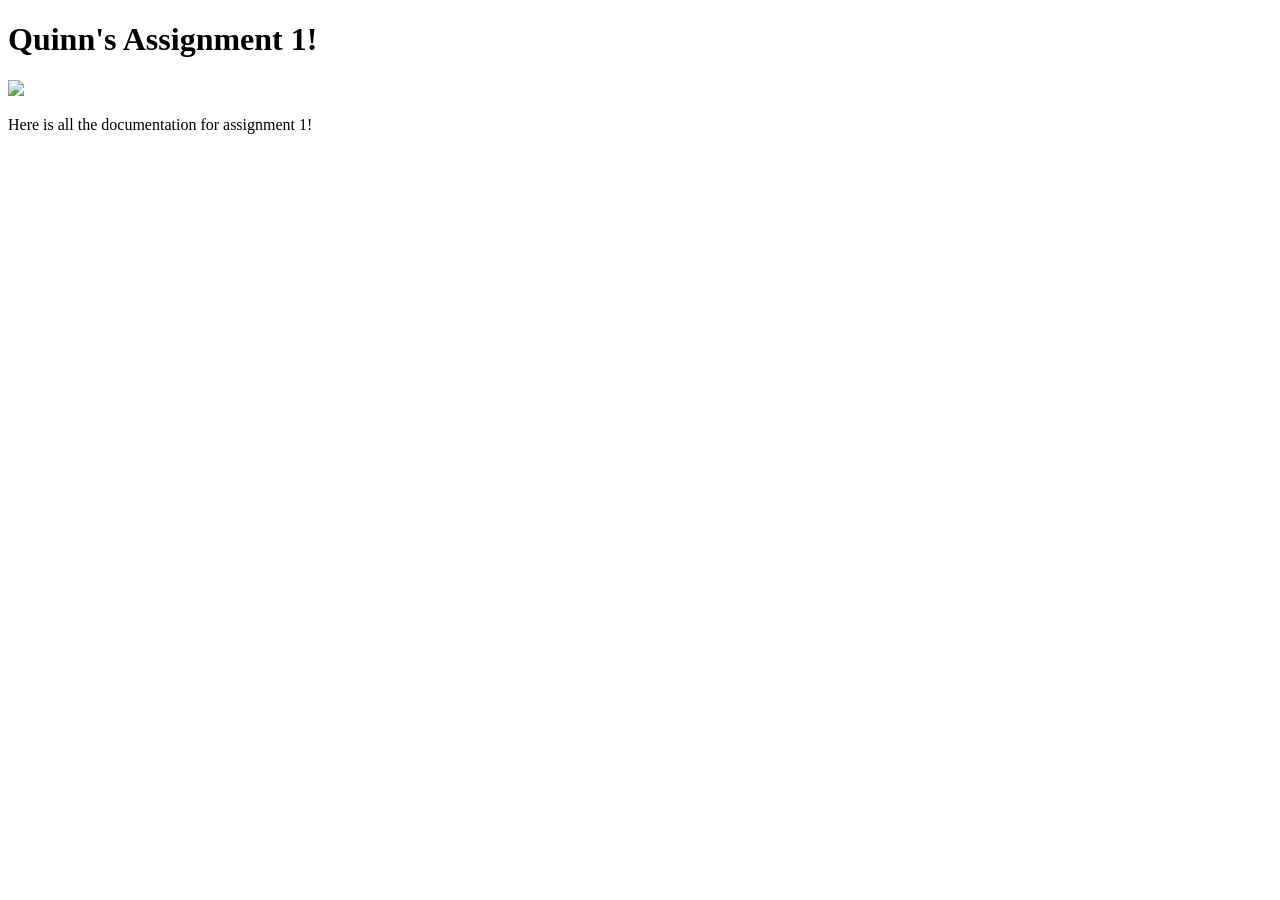
==== docs/a1.html @ a8fe3059 "Updated name, pfp, and intro paragraph" ====
<!DOCTYPE html>
<html>
  <head>
    <meta charset="utf-8" />
    <meta name="viewport" content="width=device-width, maximum-scale=1.0" />

    <title>Quinn's HCDE 439 Physical Computing Page!</title>

    <link href="style.css" rel="stylesheet" type="text/css" />
  </head>
  <body>
    <h1>Quinn's Assignment 1!</h1>
    <div class="header">
      <img src="red-panda.jpg" />
      <p>Here is all the documentation for assignment 1!</p>
    </div>
  </body>
</html>
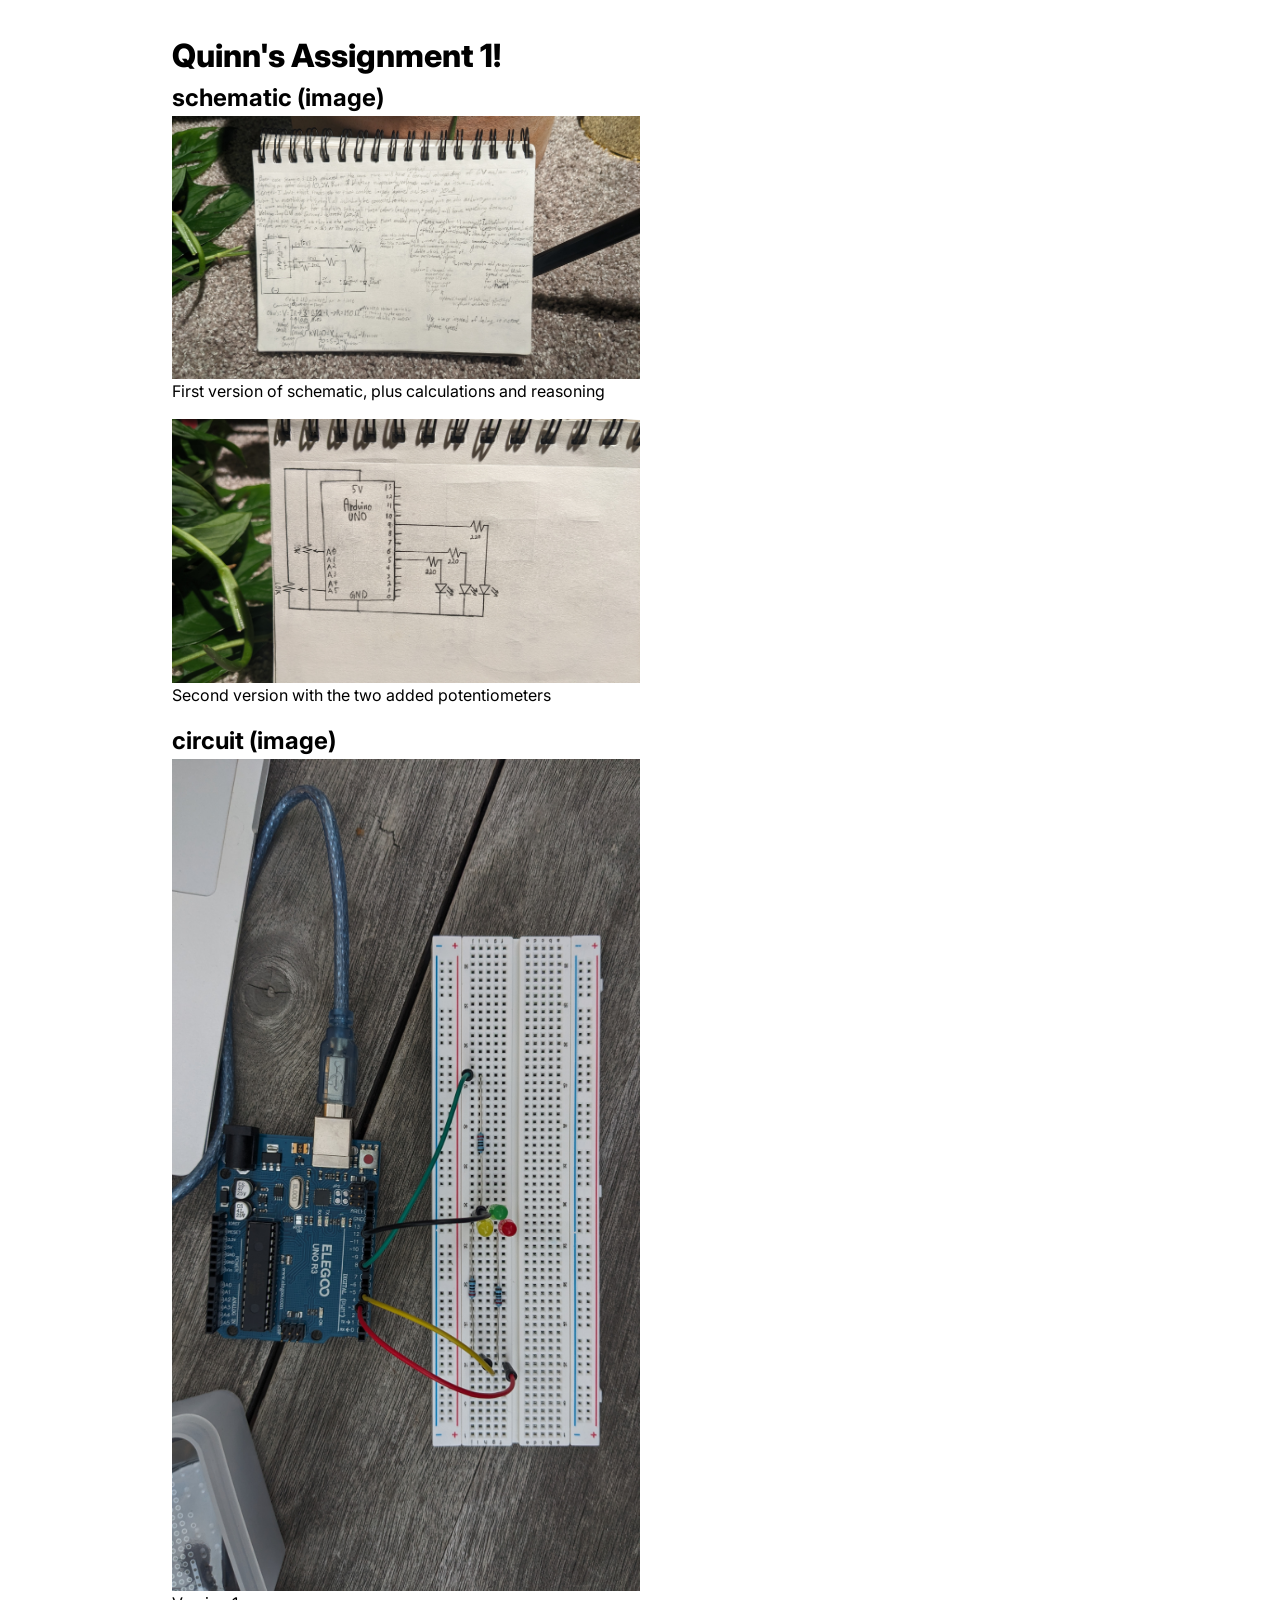
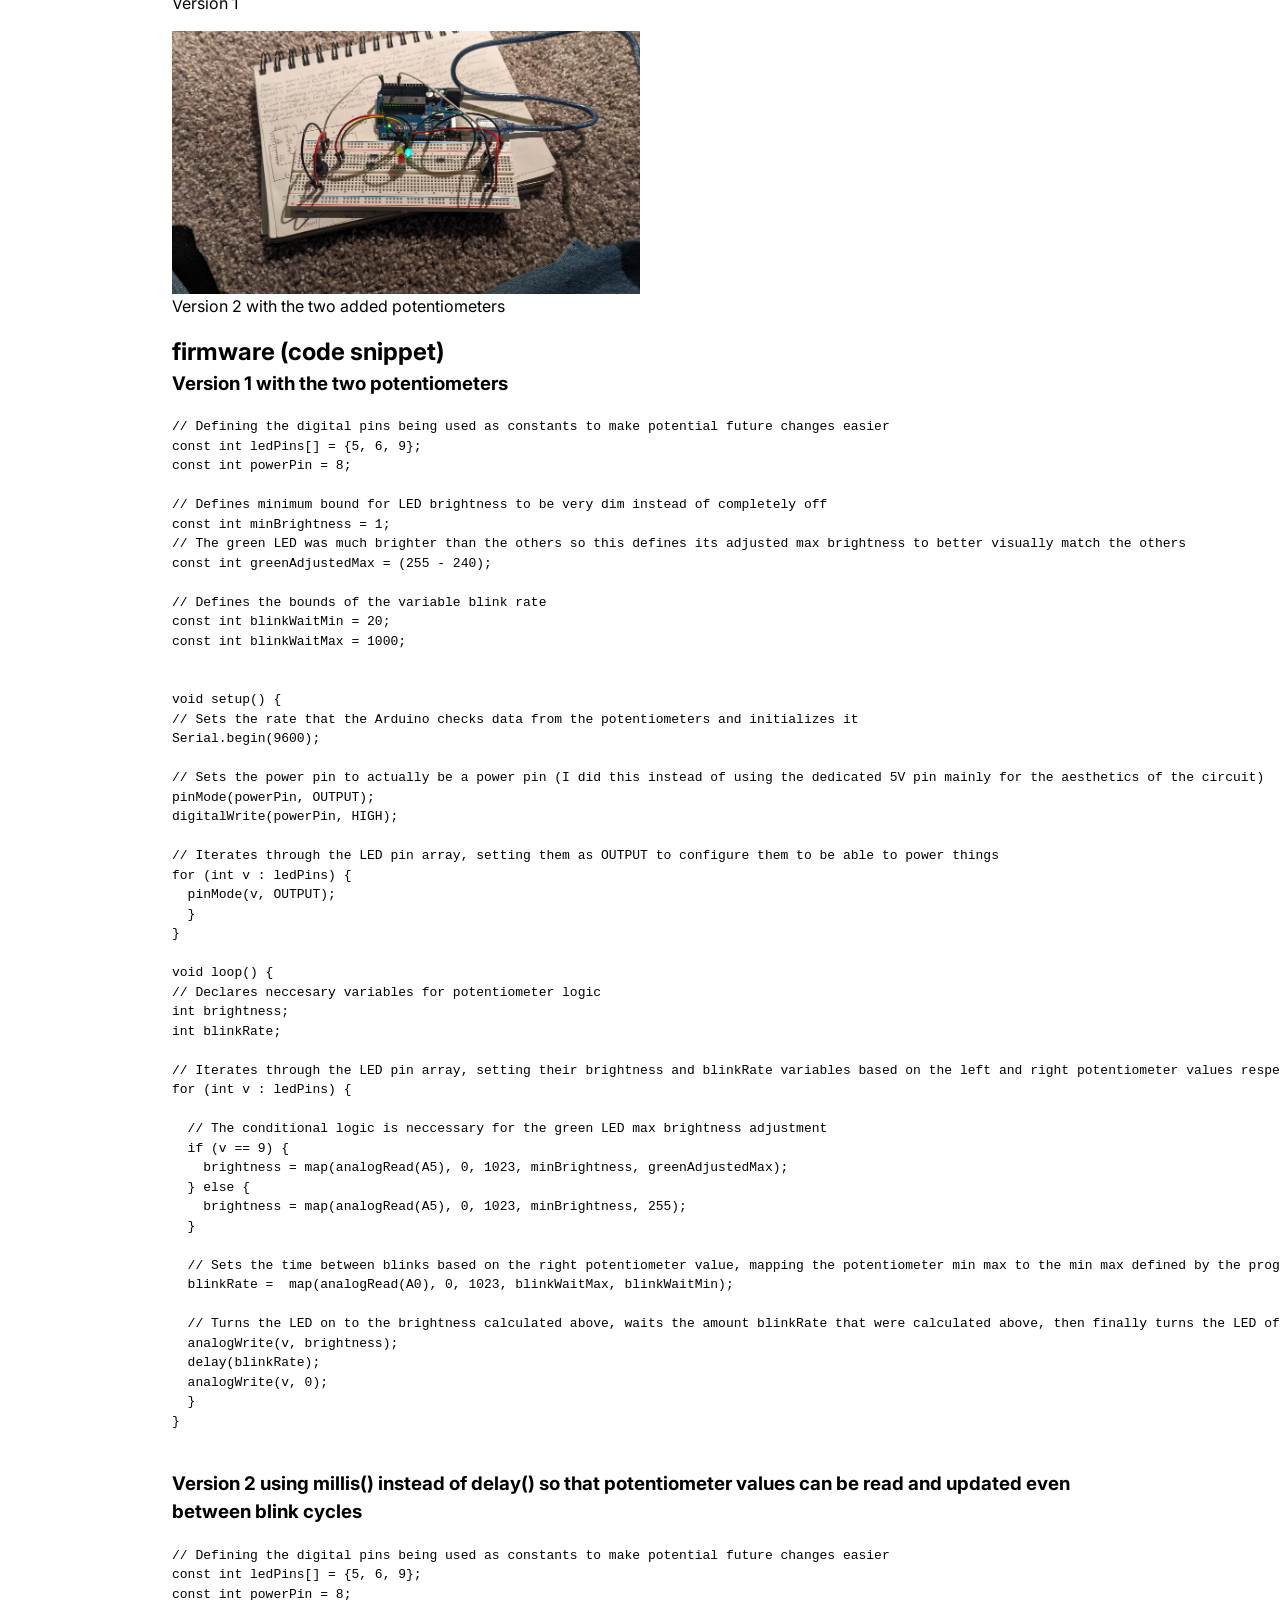
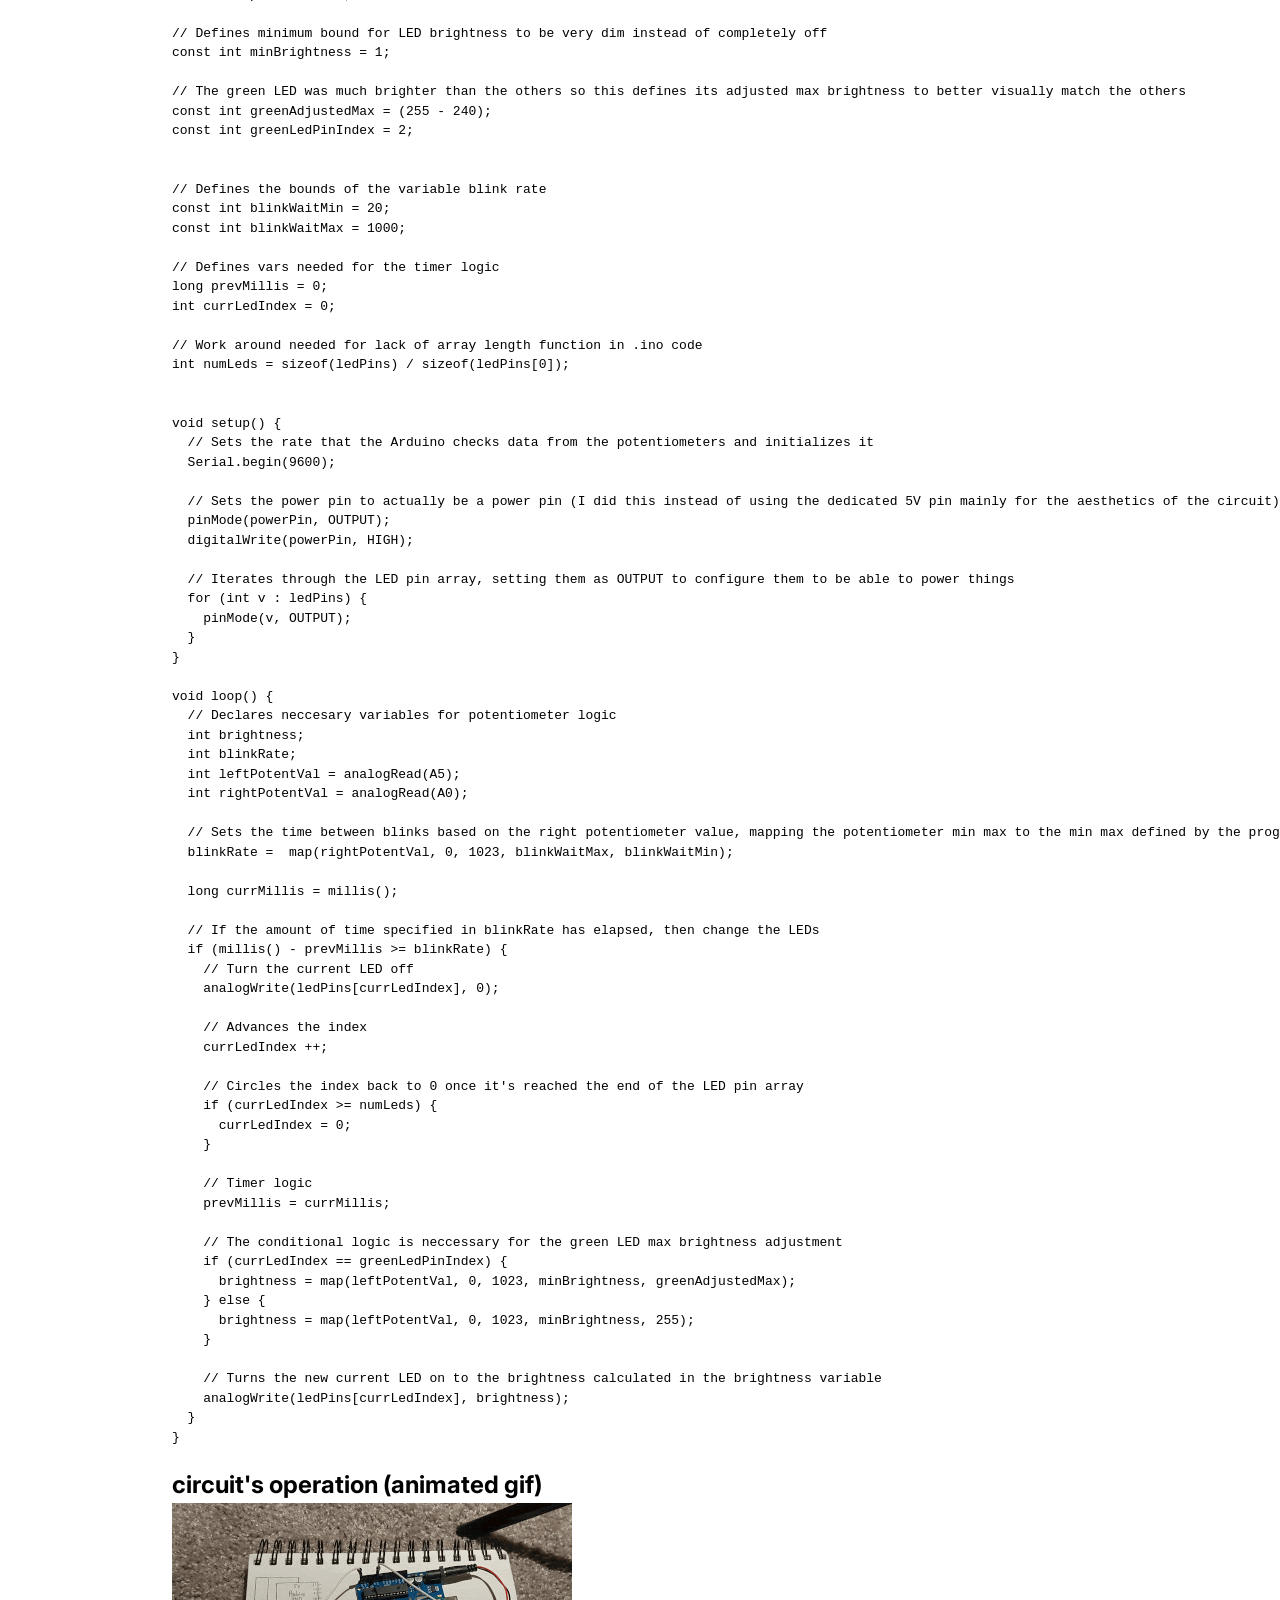
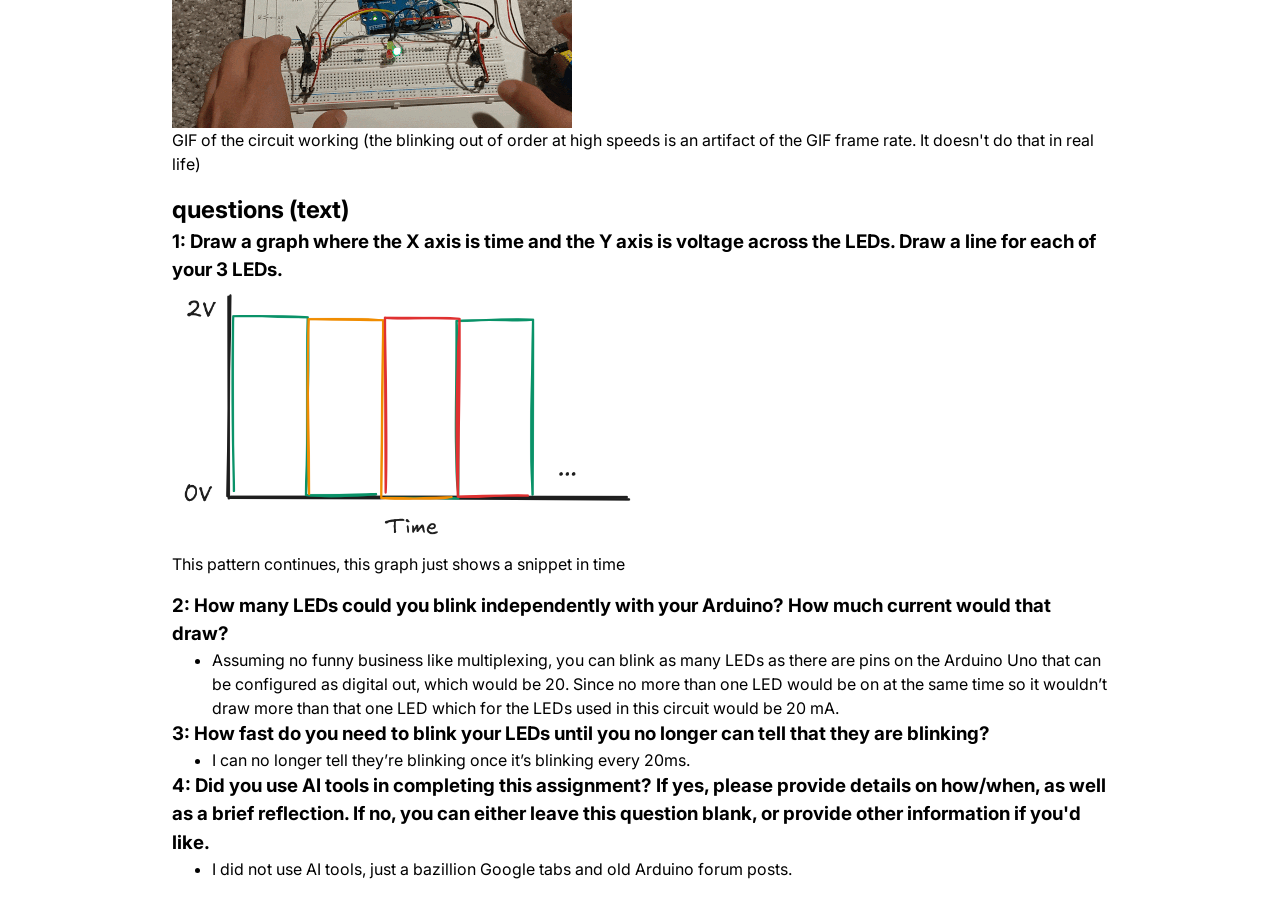
==== commit cf417987: "Completed A1 report" ====
--- a/docs/a1.html
+++ b/docs/a1.html
@@ -10,9 +10,209 @@
   </head>
   <body>
     <h1>Quinn's Assignment 1!</h1>
-    <div class="header">
+    <!-- <div class="header">
       <img src="red-panda.jpg" />
       <p>Here is all the documentation for assignment 1!</p>
+    </div> -->
+
+    <h2>schematic (image)</h2>
+    <figure>
+      <img src="schematicV1.jpg">
+      <figcaption>First version of schematic, plus calculations and reasoning</figcaption>
+    </figure>
+    <!-- <h3>Explanation</h3>
+    <p></p> -->
+
+    <figure>
+      <img src="schematicV2.jpg">
+      <figcaption>Second version with the two added potentiometers</figcaption>
+    </figure>
+
+    <h2>circuit (image)</h2>
+    <figure>
+      <img src="circuitV1.jpg">
+      <figcaption>Version 1</figcaption>
+    </figure>
+    <figure>
+      <img src="circuitV2.jpg">
+      <figcaption>Version 2 with the two added potentiometers</figcaption>
+    </figure>
+
+    <h2>firmware (code snippet)</h2>
+    <h3>Version 1 with the two potentiometers</h3>
+    <div>
+      <pre><code>
+// Defining the digital pins being used as constants to make potential future changes easier
+const int ledPins[] = {5, 6, 9};
+const int powerPin = 8;
+
+// Defines minimum bound for LED brightness to be very dim instead of completely off 
+const int minBrightness = 1;
+// The green LED was much brighter than the others so this defines its adjusted max brightness to better visually match the others
+const int greenAdjustedMax = (255 - 240);
+
+// Defines the bounds of the variable blink rate
+const int blinkWaitMin = 20;
+const int blinkWaitMax = 1000;
+
+
+void setup() {
+// Sets the rate that the Arduino checks data from the potentiometers and initializes it
+Serial.begin(9600);
+
+// Sets the power pin to actually be a power pin (I did this instead of using the dedicated 5V pin mainly for the aesthetics of the circuit)
+pinMode(powerPin, OUTPUT);
+digitalWrite(powerPin, HIGH);
+
+// Iterates through the LED pin array, setting them as OUTPUT to configure them to be able to power things
+for (int v : ledPins) {
+  pinMode(v, OUTPUT);
+  }
+}
+
+void loop() {
+// Declares neccesary variables for potentiometer logic
+int brightness;
+int blinkRate;
+
+// Iterates through the LED pin array, setting their brightness and blinkRate variables based on the left and right potentiometer values respectively 
+for (int v : ledPins) {
+  
+  // The conditional logic is neccessary for the green LED max brightness adjustment
+  if (v == 9) {
+    brightness = map(analogRead(A5), 0, 1023, minBrightness, greenAdjustedMax);
+  } else {
+    brightness = map(analogRead(A5), 0, 1023, minBrightness, 255);
+  }
+  
+  // Sets the time between blinks based on the right potentiometer value, mapping the potentiometer min max to the min max defined by the programmer
+  blinkRate =  map(analogRead(A0), 0, 1023, blinkWaitMax, blinkWaitMin);
+
+  // Turns the LED on to the brightness calculated above, waits the amount blinkRate that were calculated above, then finally turns the LED off
+  analogWrite(v, brightness);
+  delay(blinkRate);
+  analogWrite(v, 0);
+  }
+}
+        </code>
+      </pre>
     </div>
+    <h3>Version 2 using millis() instead of delay() so that potentiometer values can be read and updated even between blink cycles</h3>
+    <div>
+      <pre><code>
+// Defining the digital pins being used as constants to make potential future changes easier
+const int ledPins[] = {5, 6, 9};
+const int powerPin = 8;
+
+// Defines minimum bound for LED brightness to be very dim instead of completely off 
+const int minBrightness = 1;
+
+// The green LED was much brighter than the others so this defines its adjusted max brightness to better visually match the others
+const int greenAdjustedMax = (255 - 240);
+const int greenLedPinIndex = 2;
+
+
+// Defines the bounds of the variable blink rate
+const int blinkWaitMin = 20;
+const int blinkWaitMax = 1000;
+
+// Defines vars needed for the timer logic
+long prevMillis = 0;
+int currLedIndex = 0;
+
+// Work around needed for lack of array length function in .ino code
+int numLeds = sizeof(ledPins) / sizeof(ledPins[0]);
+
+
+void setup() {
+  // Sets the rate that the Arduino checks data from the potentiometers and initializes it
+  Serial.begin(9600);
+
+  // Sets the power pin to actually be a power pin (I did this instead of using the dedicated 5V pin mainly for the aesthetics of the circuit)
+  pinMode(powerPin, OUTPUT);
+  digitalWrite(powerPin, HIGH);
+
+  // Iterates through the LED pin array, setting them as OUTPUT to configure them to be able to power things
+  for (int v : ledPins) {
+    pinMode(v, OUTPUT);
+  }
+}
+
+void loop() {
+  // Declares neccesary variables for potentiometer logic
+  int brightness;
+  int blinkRate;
+  int leftPotentVal = analogRead(A5);
+  int rightPotentVal = analogRead(A0);
+  
+  // Sets the time between blinks based on the right potentiometer value, mapping the potentiometer min max to the min max defined by the programmer
+  blinkRate =  map(rightPotentVal, 0, 1023, blinkWaitMax, blinkWaitMin);
+
+  long currMillis = millis();
+
+  // If the amount of time specified in blinkRate has elapsed, then change the LEDs 
+  if (millis() - prevMillis >= blinkRate) {
+    // Turn the current LED off 
+    analogWrite(ledPins[currLedIndex], 0);
+
+    // Advances the index 
+    currLedIndex ++;
+    
+    // Circles the index back to 0 once it's reached the end of the LED pin array
+    if (currLedIndex >= numLeds) {
+      currLedIndex = 0;
+    }
+
+    // Timer logic
+    prevMillis = currMillis;
+      
+    // The conditional logic is neccessary for the green LED max brightness adjustment
+    if (currLedIndex == greenLedPinIndex) {
+      brightness = map(leftPotentVal, 0, 1023, minBrightness, greenAdjustedMax);
+    } else {
+      brightness = map(leftPotentVal, 0, 1023, minBrightness, 255);
+    }
+
+    // Turns the new current LED on to the brightness calculated in the brightness variable
+    analogWrite(ledPins[currLedIndex], brightness);
+  }
+}
+      </pre></code>
+    </div>
+
+    <h2>circuit's operation (animated gif)</h2>
+    <figure>
+      <img src="demo.gif">
+      <figcaption>GIF of the circuit working (the blinking out of order at high speeds is an artifact of the GIF frame rate. It doesn't do that in real life)</figcaption>
+    </figure>
+
+    <h2>questions (text)</h2>
+    <h3>1: Draw a graph where the X axis is time and the Y axis is voltage across the LEDs. Draw a line for each of your 3 LEDs.</h3> 
+    <figure>
+      <img src="graph.png">
+      <figcaption>This pattern continues, this graph just shows a snippet in time</figcaption>
+    </figure>
+    
+    <h3>2: How many LEDs could you blink independently with your Arduino? How much current would that draw?</h3>
+    <p>
+      <ul>
+        <li>Assuming no funny business like multiplexing, you can blink as many LEDs as there are pins on the Arduino Uno that can be configured as digital out, which would be 20. Since no more than one LED would be on at the same time so it wouldn’t draw more than that one LED which for the LEDs used in this circuit would be 20 mA.</li>
+      </ul>
+    </p>
+    <h3>3: How fast do you need to blink your LEDs until you no longer can tell that they are blinking?</h3>
+    <p>
+      <ul>
+        <li>I can no longer tell they’re blinking once it’s blinking every 20ms.
+      </ul>
+    </p>
+    <h3>4: Did you use AI tools in completing this assignment? If yes, please provide details on how/when, as well as a brief reflection. If no, you can either leave this question blank, or provide other information if you'd like.</h3>
+    <p>
+      <ul>
+        <li>I did not use AI tools, just a bazillion Google tabs and old Arduino forum posts.
+      </ul>
+    </p>
+
+
+
   </body>
 </html>
--- a/docs/style.css
+++ b/docs/style.css
@@ -0,0 +1,81 @@
+@import url("https://fonts.googleapis.com/css2?family=Inter:wght@100;200;300;400;500;600;700;800;900&display=swap");
+
+*,
+*::before,
+*::after {
+  box-sizing: border-box;
+}
+
+* {
+  margin: 0;
+}
+
+img,
+picture,
+video,
+canvas,
+svg {
+  display: block;
+  max-width: 100%;
+}
+
+body {
+  font-family: "Inter", sans-serif;
+  line-height: 1.5;
+  -webkit-font-smoothing: antialiased;
+  max-width: 1000px;
+  padding: 2em;
+  margin: auto;
+}
+
+h1 {
+  font-weight: 800;
+}
+
+h2 {
+  font-weight: 700;
+}
+
+.header {
+  display: flex;
+  gap: 1em;
+  margin-top: 1em;
+}
+
+.header img {
+  width: 50%;
+  object-fit: cover;
+}
+
+.grid {
+  display: grid;
+  grid-template-columns: repeat(auto-fit, minmax(250px, 1fr));
+  gap: 1em;
+  margin-top: 2em;
+}
+
+.assignment a {
+  color: #000;
+  text-decoration: none;
+}
+
+.assignment a:hover {
+  color: #f06;
+}
+
+.assignment img {
+  aspect-ratio: 1;
+  object-fit: cover;
+}
+
+.assignment p {
+  margin-top: 0.5em;
+}
+
+figure img {
+  max-width: 50%;
+}
+
+figcaption {
+  padding-bottom: 1rem;
+}
